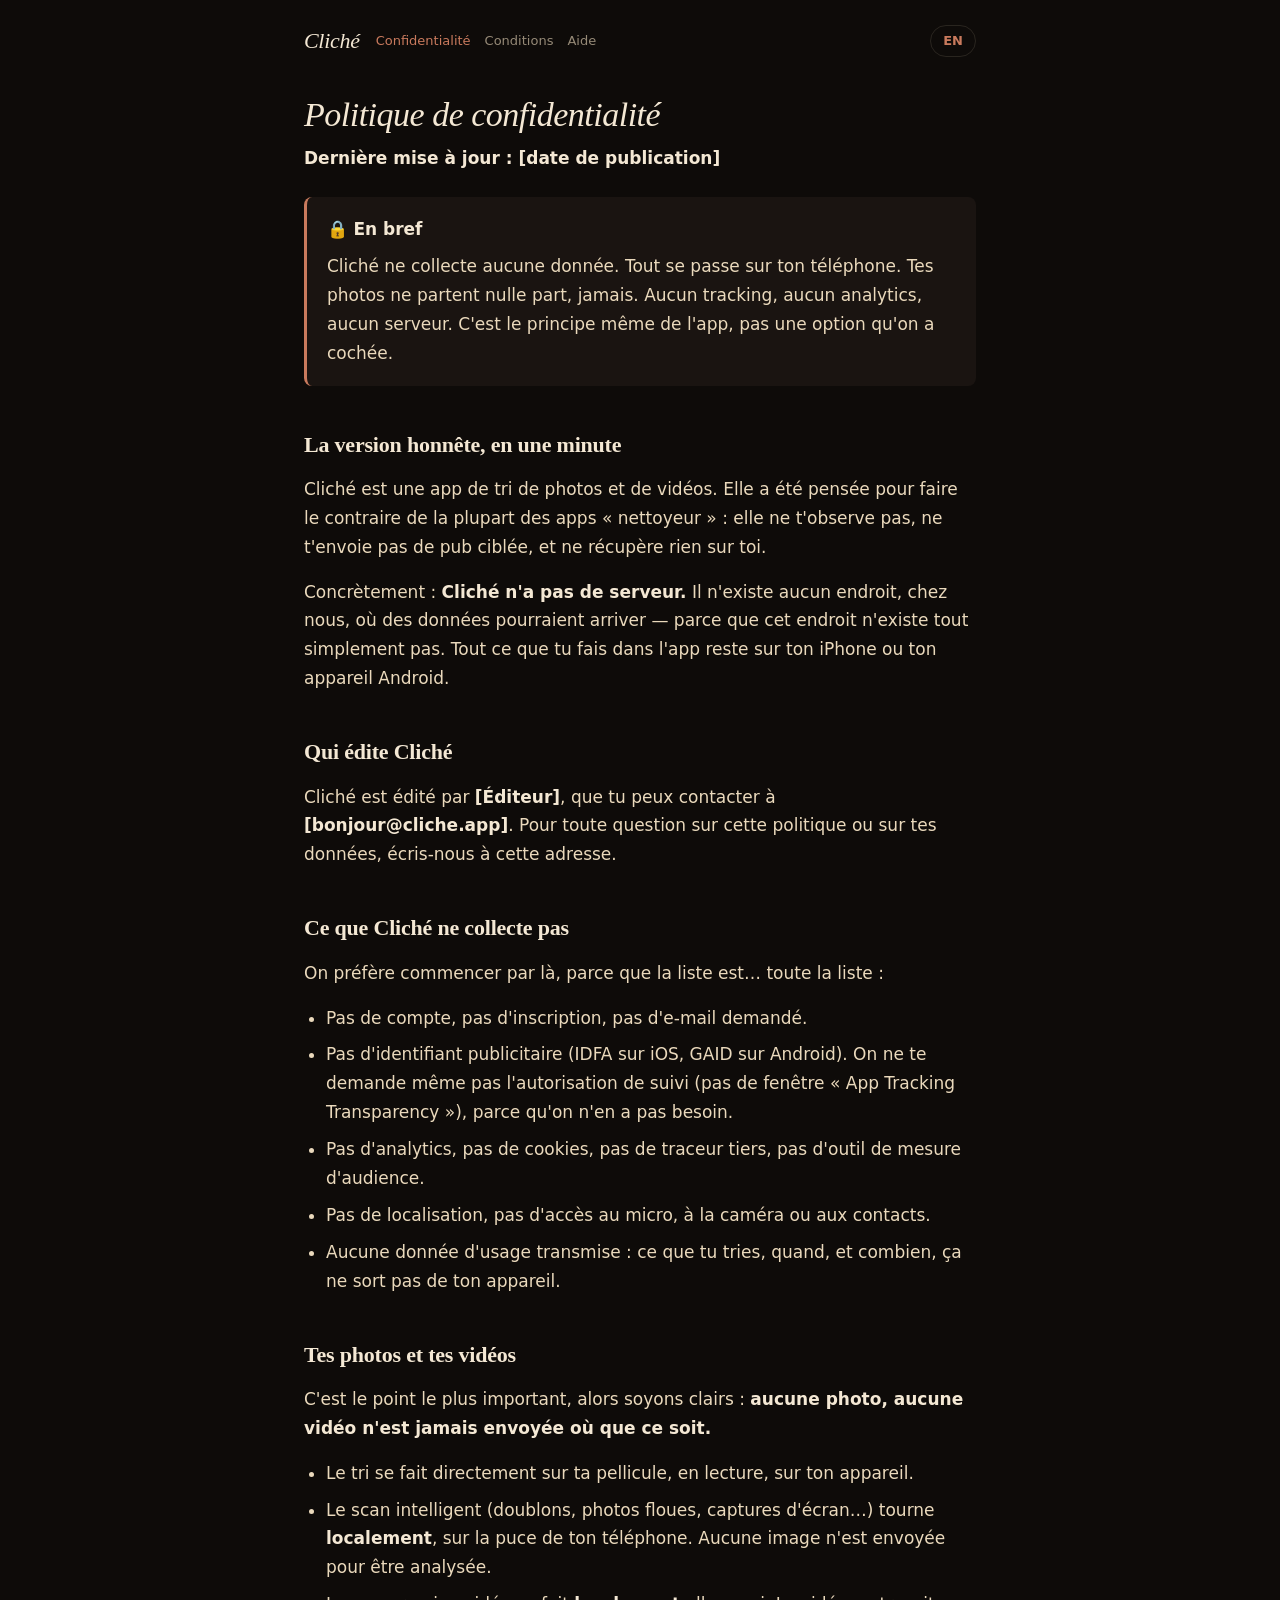
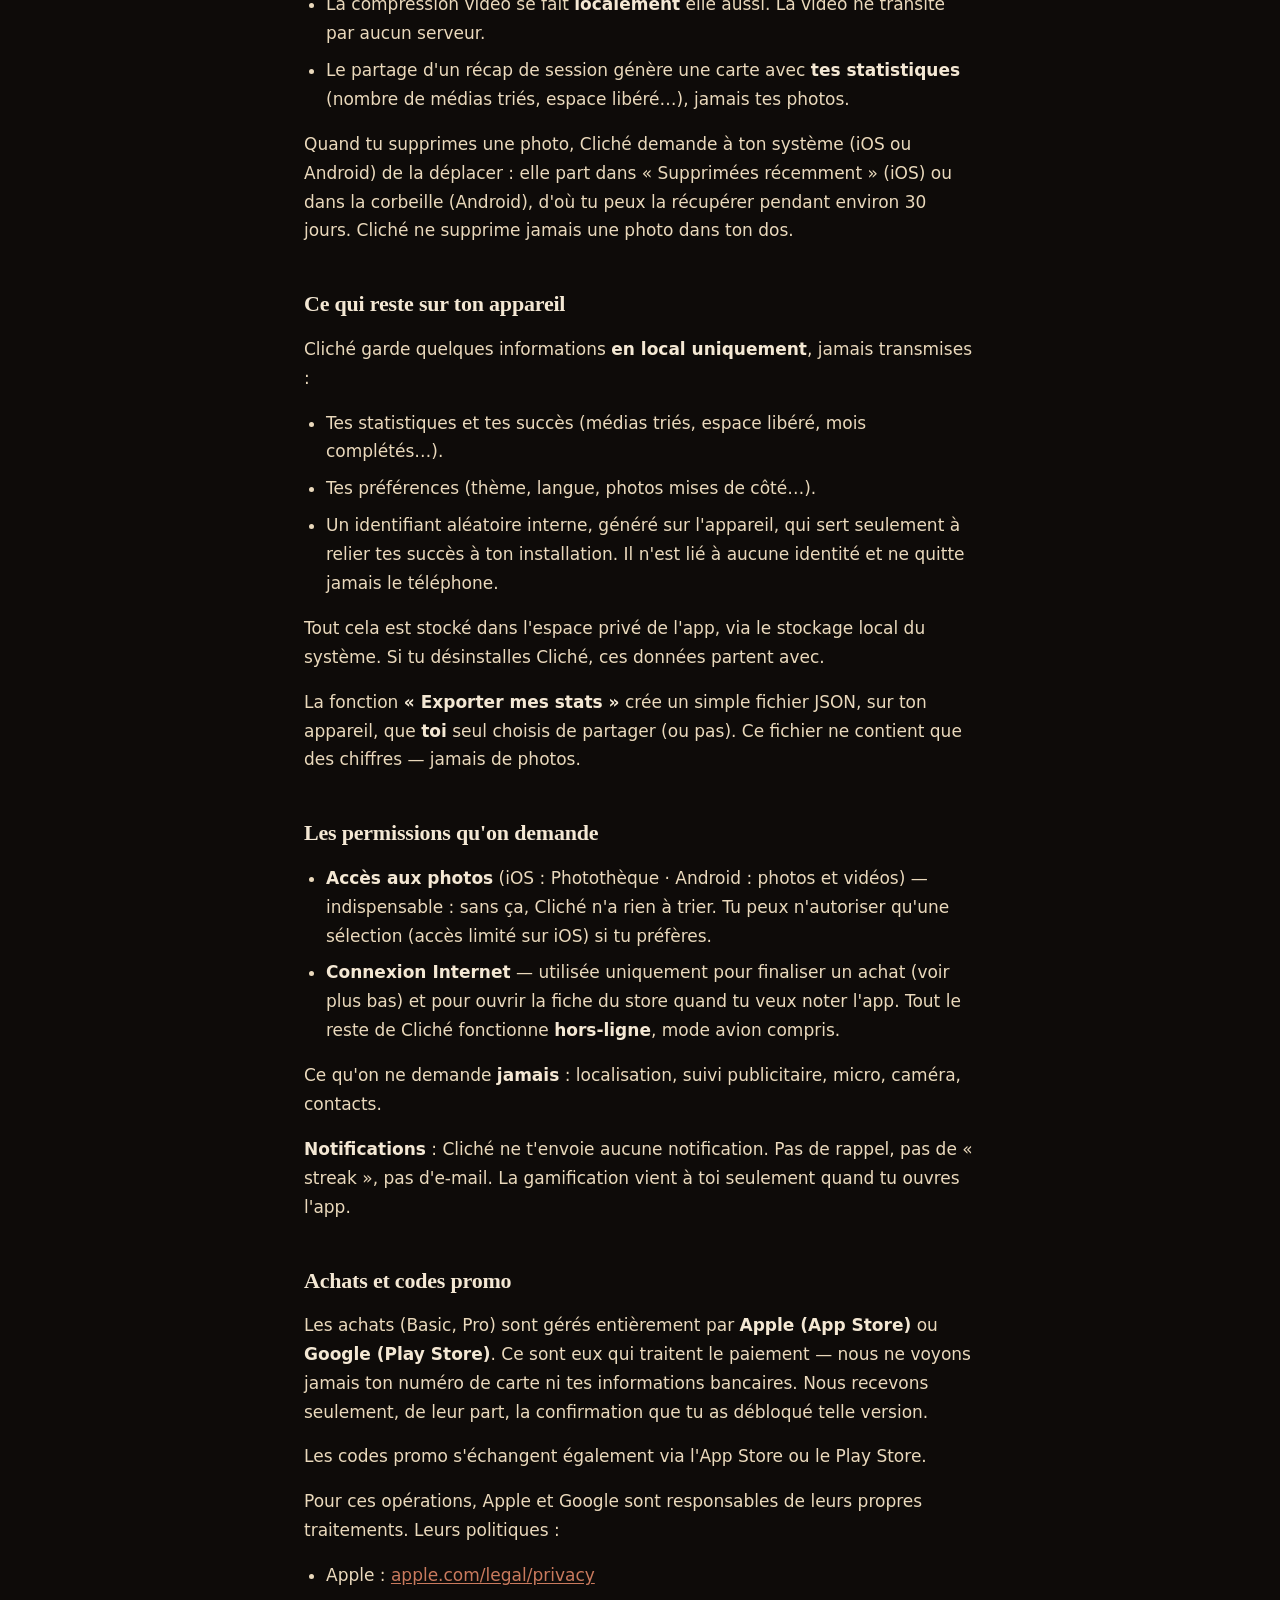
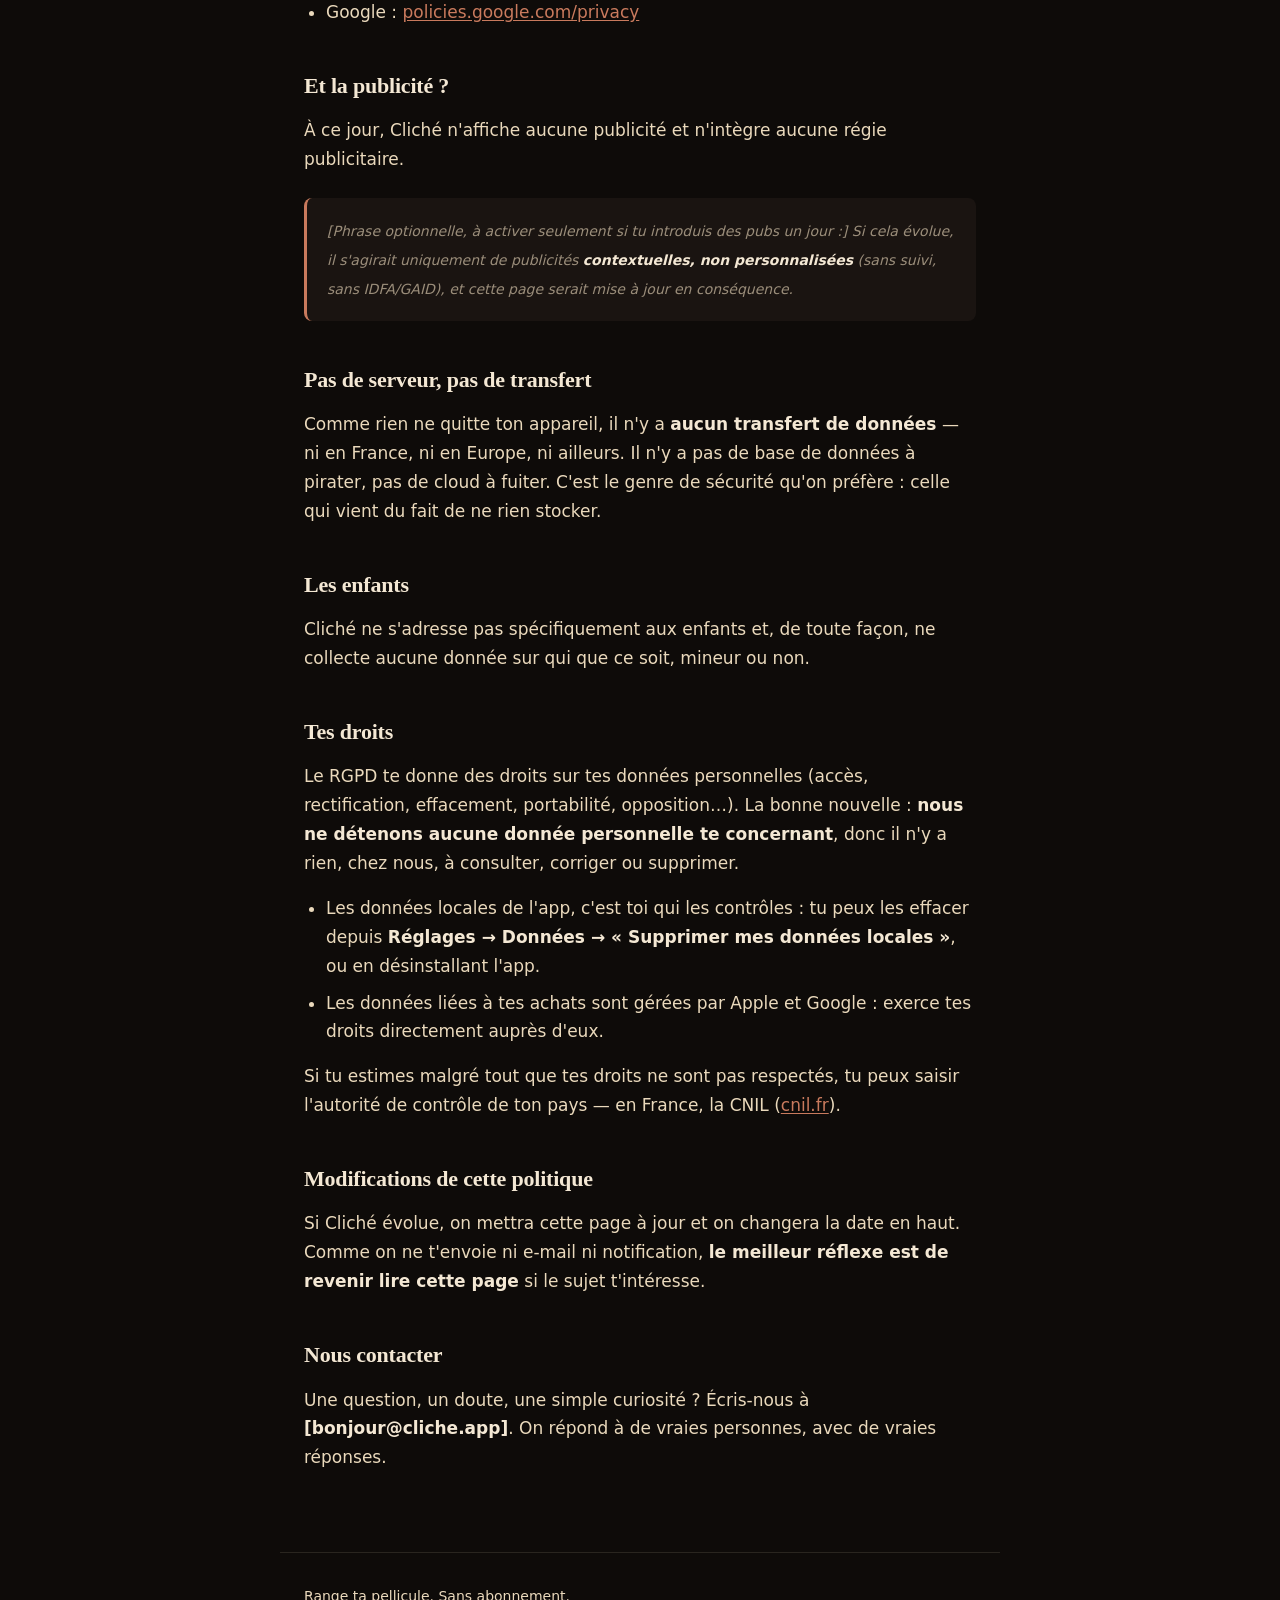
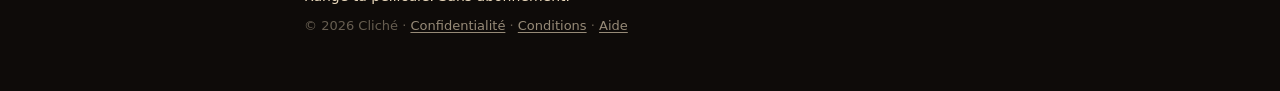
==== privacy/index.html @ d5ef6d0b "Cliché legal pages" ====
<!DOCTYPE html>
<html lang="fr">
<head>
  <meta charset="utf-8" />
  <meta name="viewport" content="width=device-width, initial-scale=1" />
  <meta name="robots" content="index, follow" />
  <title>Cliché — Confidentialité</title>
  <link rel="stylesheet" href="../assets/style.css" />
</head>
<body>
  <header class="top">
    <a class="brand" href="../"><em>Cliché</em></a>
    <nav class="pages"><a href="#" class="active">Confidentialité</a><a href="../terms/">Conditions</a><a href="../support/">Aide</a></nav>
    <a class="lang" href="../en/privacy/">EN</a>
  </header>
  <main>
      <h1>Politique de confidentialité</h1>
      <p><strong>Dernière mise à jour : [date de publication]</strong></p>
      <blockquote><p>🔒 <strong>En bref</strong></p><p>Cliché ne collecte aucune donnée. Tout se passe sur ton téléphone. Tes photos ne partent nulle part, jamais. Aucun tracking, aucun analytics, aucun serveur. C'est le principe même de l'app, pas une option qu'on a cochée.</p></blockquote>
      <h2>La version honnête, en une minute</h2>
      <p>Cliché est une app de tri de photos et de vidéos. Elle a été pensée pour faire le contraire de la plupart des apps « nettoyeur » : elle ne t'observe pas, ne t'envoie pas de pub ciblée, et ne récupère rien sur toi.</p>
      <p>Concrètement : <strong>Cliché n'a pas de serveur.</strong> Il n'existe aucun endroit, chez nous, où des données pourraient arriver — parce que cet endroit n'existe tout simplement pas. Tout ce que tu fais dans l'app reste sur ton iPhone ou ton appareil Android.</p>
      <h2>Qui édite Cliché</h2>
      <p>Cliché est édité par <strong>[Éditeur]</strong>, que tu peux contacter à <strong>[bonjour@cliche.app]</strong>. Pour toute question sur cette politique ou sur tes données, écris-nous à cette adresse.</p>
      <h2>Ce que Cliché ne collecte pas</h2>
      <p>On préfère commencer par là, parce que la liste est… toute la liste :</p>
      <ul><li>Pas de compte, pas d'inscription, pas d'e-mail demandé.</li><li>Pas d'identifiant publicitaire (IDFA sur iOS, GAID sur Android). On ne te demande même pas l'autorisation de suivi (pas de fenêtre « App Tracking Transparency »), parce qu'on n'en a pas besoin.</li><li>Pas d'analytics, pas de cookies, pas de traceur tiers, pas d'outil de mesure d'audience.</li><li>Pas de localisation, pas d'accès au micro, à la caméra ou aux contacts.</li><li>Aucune donnée d'usage transmise : ce que tu tries, quand, et combien, ça ne sort pas de ton appareil.</li></ul>
      <h2>Tes photos et tes vidéos</h2>
      <p>C'est le point le plus important, alors soyons clairs : <strong>aucune photo, aucune vidéo n'est jamais envoyée où que ce soit.</strong></p>
      <ul><li>Le tri se fait directement sur ta pellicule, en lecture, sur ton appareil.</li><li>Le scan intelligent (doublons, photos floues, captures d'écran…) tourne <strong>localement</strong>, sur la puce de ton téléphone. Aucune image n'est envoyée pour être analysée.</li><li>La compression vidéo se fait <strong>localement</strong> elle aussi. La vidéo ne transite par aucun serveur.</li><li>Le partage d'un récap de session génère une carte avec <strong>tes statistiques</strong> (nombre de médias triés, espace libéré…), jamais tes photos.</li></ul>
      <p>Quand tu supprimes une photo, Cliché demande à ton système (iOS ou Android) de la déplacer : elle part dans « Supprimées récemment » (iOS) ou dans la corbeille (Android), d'où tu peux la récupérer pendant environ 30 jours. Cliché ne supprime jamais une photo dans ton dos.</p>
      <h2>Ce qui reste sur ton appareil</h2>
      <p>Cliché garde quelques informations <strong>en local uniquement</strong>, jamais transmises :</p>
      <ul><li>Tes statistiques et tes succès (médias triés, espace libéré, mois complétés…).</li><li>Tes préférences (thème, langue, photos mises de côté…).</li><li>Un identifiant aléatoire interne, généré sur l'appareil, qui sert seulement à relier tes succès à ton installation. Il n'est lié à aucune identité et ne quitte jamais le téléphone.</li></ul>
      <p>Tout cela est stocké dans l'espace privé de l'app, via le stockage local du système. Si tu désinstalles Cliché, ces données partent avec.</p>
      <p>La fonction <strong>« Exporter mes stats »</strong> crée un simple fichier JSON, sur ton appareil, que <strong>toi</strong> seul choisis de partager (ou pas). Ce fichier ne contient que des chiffres — jamais de photos.</p>
      <h2>Les permissions qu'on demande</h2>
      <ul><li><strong>Accès aux photos</strong> (iOS : Photothèque · Android : photos et vidéos) — indispensable : sans ça, Cliché n'a rien à trier. Tu peux n'autoriser qu'une sélection (accès limité sur iOS) si tu préfères.</li><li><strong>Connexion Internet</strong> — utilisée uniquement pour finaliser un achat (voir plus bas) et pour ouvrir la fiche du store quand tu veux noter l'app. Tout le reste de Cliché fonctionne <strong>hors-ligne</strong>, mode avion compris.</li></ul>
      <p>Ce qu'on ne demande <strong>jamais</strong> : localisation, suivi publicitaire, micro, caméra, contacts.</p>
      <p><strong>Notifications</strong> : Cliché ne t'envoie aucune notification. Pas de rappel, pas de « streak », pas d'e-mail. La gamification vient à toi seulement quand tu ouvres l'app.</p>
      <h2>Achats et codes promo</h2>
      <p>Les achats (Basic, Pro) sont gérés entièrement par <strong>Apple (App Store)</strong> ou <strong>Google (Play Store)</strong>. Ce sont eux qui traitent le paiement — nous ne voyons jamais ton numéro de carte ni tes informations bancaires. Nous recevons seulement, de leur part, la confirmation que tu as débloqué telle version.</p>
      <p>Les codes promo s'échangent également via l'App Store ou le Play Store.</p>
      <p>Pour ces opérations, Apple et Google sont responsables de leurs propres traitements. Leurs politiques :</p>
      <ul><li>Apple : <a href="https://www.apple.com/legal/privacy/" target="_blank" rel="noopener noreferrer">apple.com/legal/privacy</a></li><li>Google : <a href="https://policies.google.com/privacy" target="_blank" rel="noopener noreferrer">policies.google.com/privacy</a></li></ul>
      <h2>Et la publicité ?</h2>
      <p>À ce jour, Cliché n'affiche aucune publicité et n'intègre aucune régie publicitaire.</p>
      <blockquote><p><em>[Phrase optionnelle, à activer seulement si tu introduis des pubs un jour :] Si cela évolue, il s'agirait uniquement de publicités <strong>contextuelles, non personnalisées</strong> (sans suivi, sans IDFA/GAID), et cette page serait mise à jour en conséquence.</em></p></blockquote>
      <h2>Pas de serveur, pas de transfert</h2>
      <p>Comme rien ne quitte ton appareil, il n'y a <strong>aucun transfert de données</strong> — ni en France, ni en Europe, ni ailleurs. Il n'y a pas de base de données à pirater, pas de cloud à fuiter. C'est le genre de sécurité qu'on préfère : celle qui vient du fait de ne rien stocker.</p>
      <h2>Les enfants</h2>
      <p>Cliché ne s'adresse pas spécifiquement aux enfants et, de toute façon, ne collecte aucune donnée sur qui que ce soit, mineur ou non.</p>
      <h2>Tes droits</h2>
      <p>Le RGPD te donne des droits sur tes données personnelles (accès, rectification, effacement, portabilité, opposition…). La bonne nouvelle : <strong>nous ne détenons aucune donnée personnelle te concernant</strong>, donc il n'y a rien, chez nous, à consulter, corriger ou supprimer.</p>
      <ul><li>Les données locales de l'app, c'est toi qui les contrôles : tu peux les effacer depuis <strong>Réglages → Données → « Supprimer mes données locales »</strong>, ou en désinstallant l'app.</li><li>Les données liées à tes achats sont gérées par Apple et Google : exerce tes droits directement auprès d'eux.</li></ul>
      <p>Si tu estimes malgré tout que tes droits ne sont pas respectés, tu peux saisir l'autorité de contrôle de ton pays — en France, la CNIL (<a href="https://www.cnil.fr" target="_blank" rel="noopener noreferrer">cnil.fr</a>).</p>
      <h2>Modifications de cette politique</h2>
      <p>Si Cliché évolue, on mettra cette page à jour et on changera la date en haut. Comme on ne t'envoie ni e-mail ni notification, <strong>le meilleur réflexe est de revenir lire cette page</strong> si le sujet t'intéresse.</p>
      <h2>Nous contacter</h2>
      <p>Une question, un doute, une simple curiosité ? Écris-nous à <strong>[bonjour@cliche.app]</strong>. On répond à de vraies personnes, avec de vraies réponses.</p>
  </main>
  <footer>
    <p>Range ta pellicule. Sans abonnement.</p>
    <p class="muted">© 2026 Cliché · <a href="../privacy/">Confidentialité</a> · <a href="../terms/">Conditions</a> · <a href="../support/">Aide</a></p>
  </footer>
</body>
</html>
---- assets/style.css ----
/* Cliché — pages légales. Palette « chambre noire » du design system.
   Polices système uniquement (pas de Google Fonts : cohérent avec la
   promesse zéro-tracking de la page elle-même). */

:root {
  --bg: #0e0b09;
  --surface: #1a1411;
  --ink-hi: #f4e8d4;
  --ink: #ead9bc;
  --ink-mid: rgba(234, 217, 188, 0.62);
  --ink-low: rgba(234, 217, 188, 0.40);
  --accent: #c97a5d;
  --border: rgba(234, 217, 188, 0.12);
}

* { box-sizing: border-box; }

html { -webkit-text-size-adjust: 100%; }

body {
  margin: 0;
  background: var(--bg);
  color: var(--ink);
  font-family: -apple-system, BlinkMacSystemFont, "Segoe UI", system-ui, sans-serif;
  font-size: 17px;
  line-height: 1.7;
  -webkit-font-smoothing: antialiased;
}

/* Header */
.top {
  display: flex;
  align-items: center;
  gap: 16px;
  flex-wrap: wrap;
  max-width: 720px;
  margin: 0 auto;
  padding: 22px 24px 0;
}
.brand {
  font-family: Georgia, "Times New Roman", serif;
  font-size: 22px;
  color: var(--ink-hi);
  text-decoration: none;
  letter-spacing: -0.3px;
}
.brand em { font-style: italic; }
.pages {
  display: flex;
  gap: 14px;
  flex: 1;
  flex-wrap: wrap;
  font-size: 13px;
}
.pages a {
  color: var(--ink-mid);
  text-decoration: none;
}
.pages a:hover { color: var(--ink-hi); }
.pages a.active { color: var(--accent); }
.lang {
  font-size: 13px;
  font-weight: 600;
  color: var(--accent);
  text-decoration: none;
  border: 1px solid var(--border);
  border-radius: 999px;
  padding: 4px 12px;
}
.lang:hover { border-color: var(--accent); }

/* Content */
main {
  max-width: 720px;
  margin: 0 auto;
  padding: 8px 24px 64px;
}

h1 {
  font-family: Georgia, "Times New Roman", serif;
  font-style: italic;
  font-weight: 500;
  font-size: 34px;
  line-height: 1.2;
  color: var(--ink-hi);
  letter-spacing: -0.5px;
  margin: 28px 0 8px;
}
h2 {
  font-family: Georgia, "Times New Roman", serif;
  font-weight: 600;
  font-size: 22px;
  color: var(--ink-hi);
  letter-spacing: -0.2px;
  margin: 40px 0 12px;
}
p { margin: 0 0 16px; }
a { color: var(--accent); text-decoration: underline; text-underline-offset: 2px; }
a:hover { color: var(--ink-hi); }
strong { color: var(--ink-hi); font-weight: 600; }

ul { margin: 0 0 16px; padding-left: 22px; }
li { margin: 0 0 8px; }

ul.landing {
  list-style: none;
  padding: 0;
  margin-top: 28px;
}
ul.landing li { margin-bottom: 14px; }
ul.landing a { font-size: 19px; }

/* « En bref » box */
blockquote {
  margin: 24px 0;
  padding: 18px 20px;
  background: var(--surface);
  border-left: 3px solid var(--accent);
  border-radius: 8px;
}
blockquote p { margin: 0 0 8px; }
blockquote p:last-child { margin-bottom: 0; }
blockquote em {
  color: var(--ink-mid);
  font-size: 14px;
}

/* Footer */
footer {
  max-width: 720px;
  margin: 0 auto;
  padding: 32px 24px 48px;
  border-top: 1px solid var(--border);
  font-size: 14px;
}
footer p { margin: 0 0 6px; }
.muted { color: var(--ink-low); font-size: 13px; }
.muted a { color: var(--ink-mid); }

@media (max-width: 520px) {
  body { font-size: 16px; }
  h1 { font-size: 28px; }
  h2 { font-size: 20px; }
  .top { gap: 10px; }
}
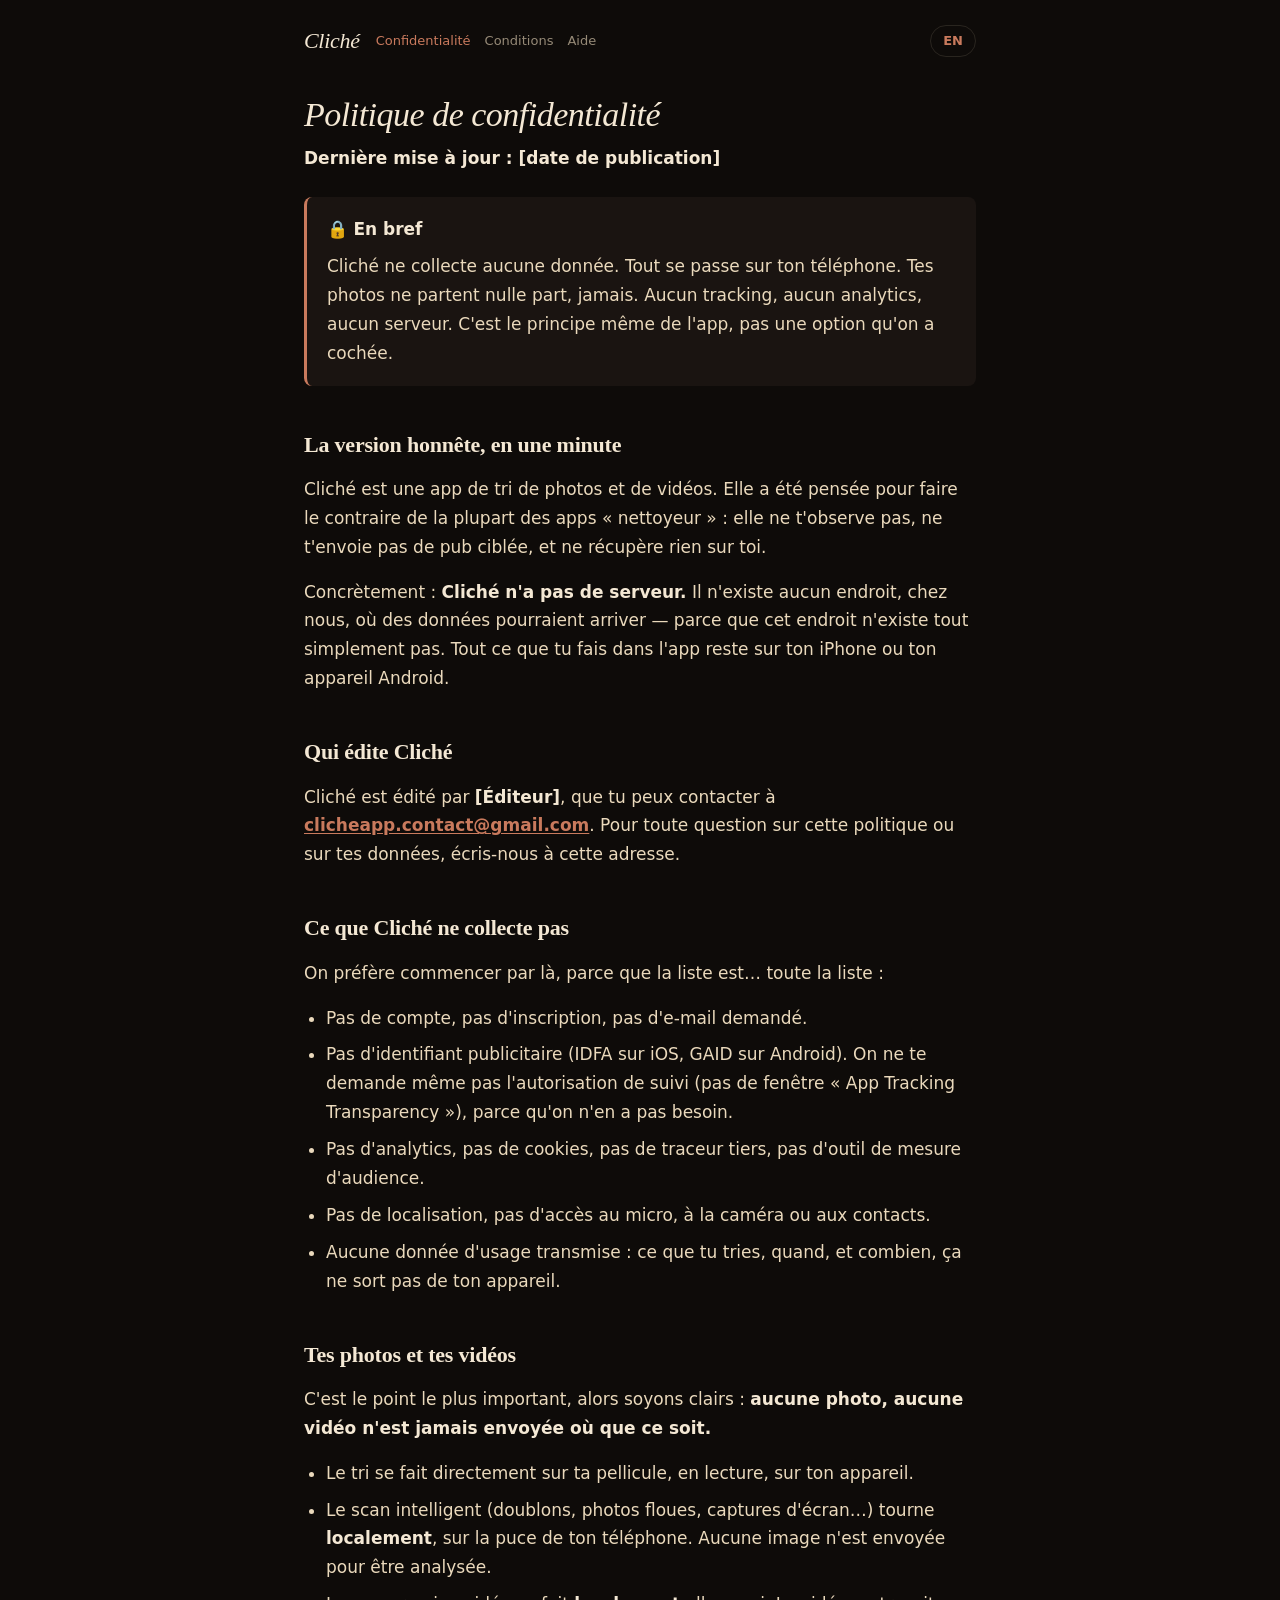
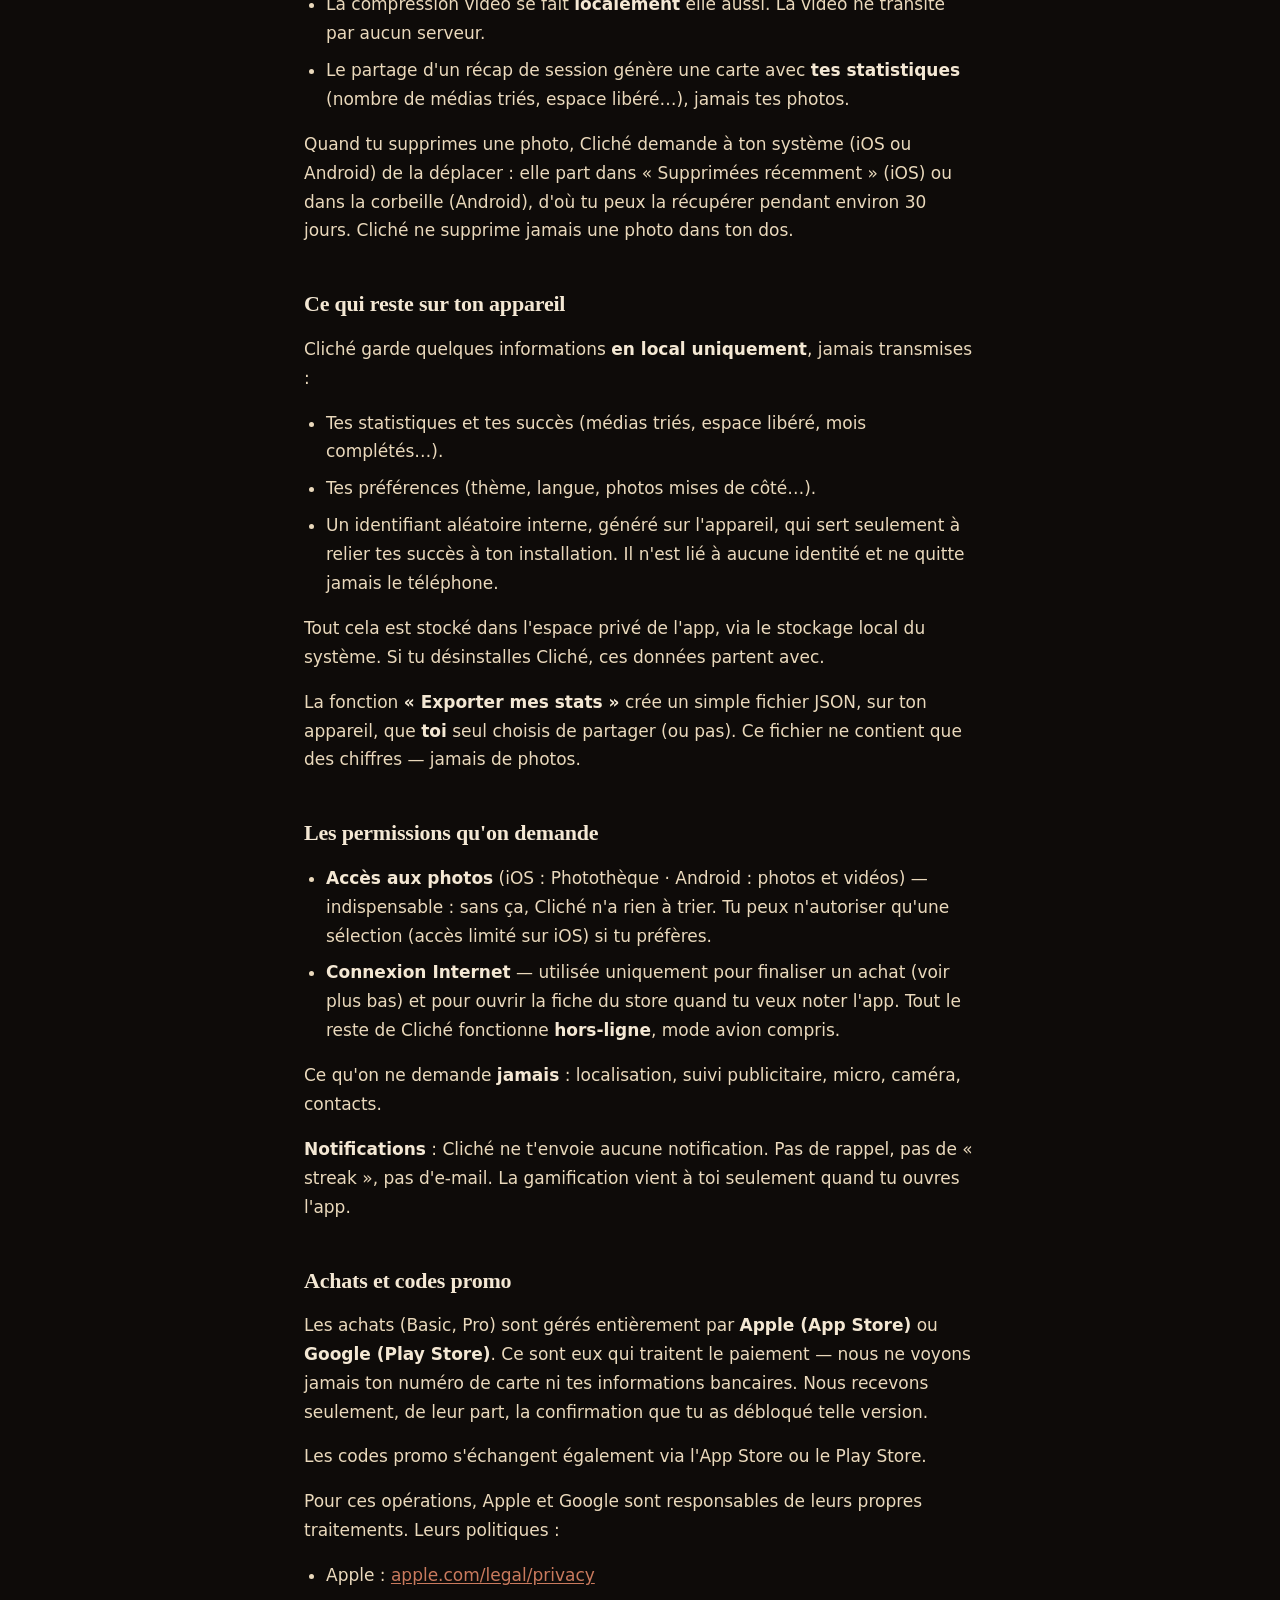
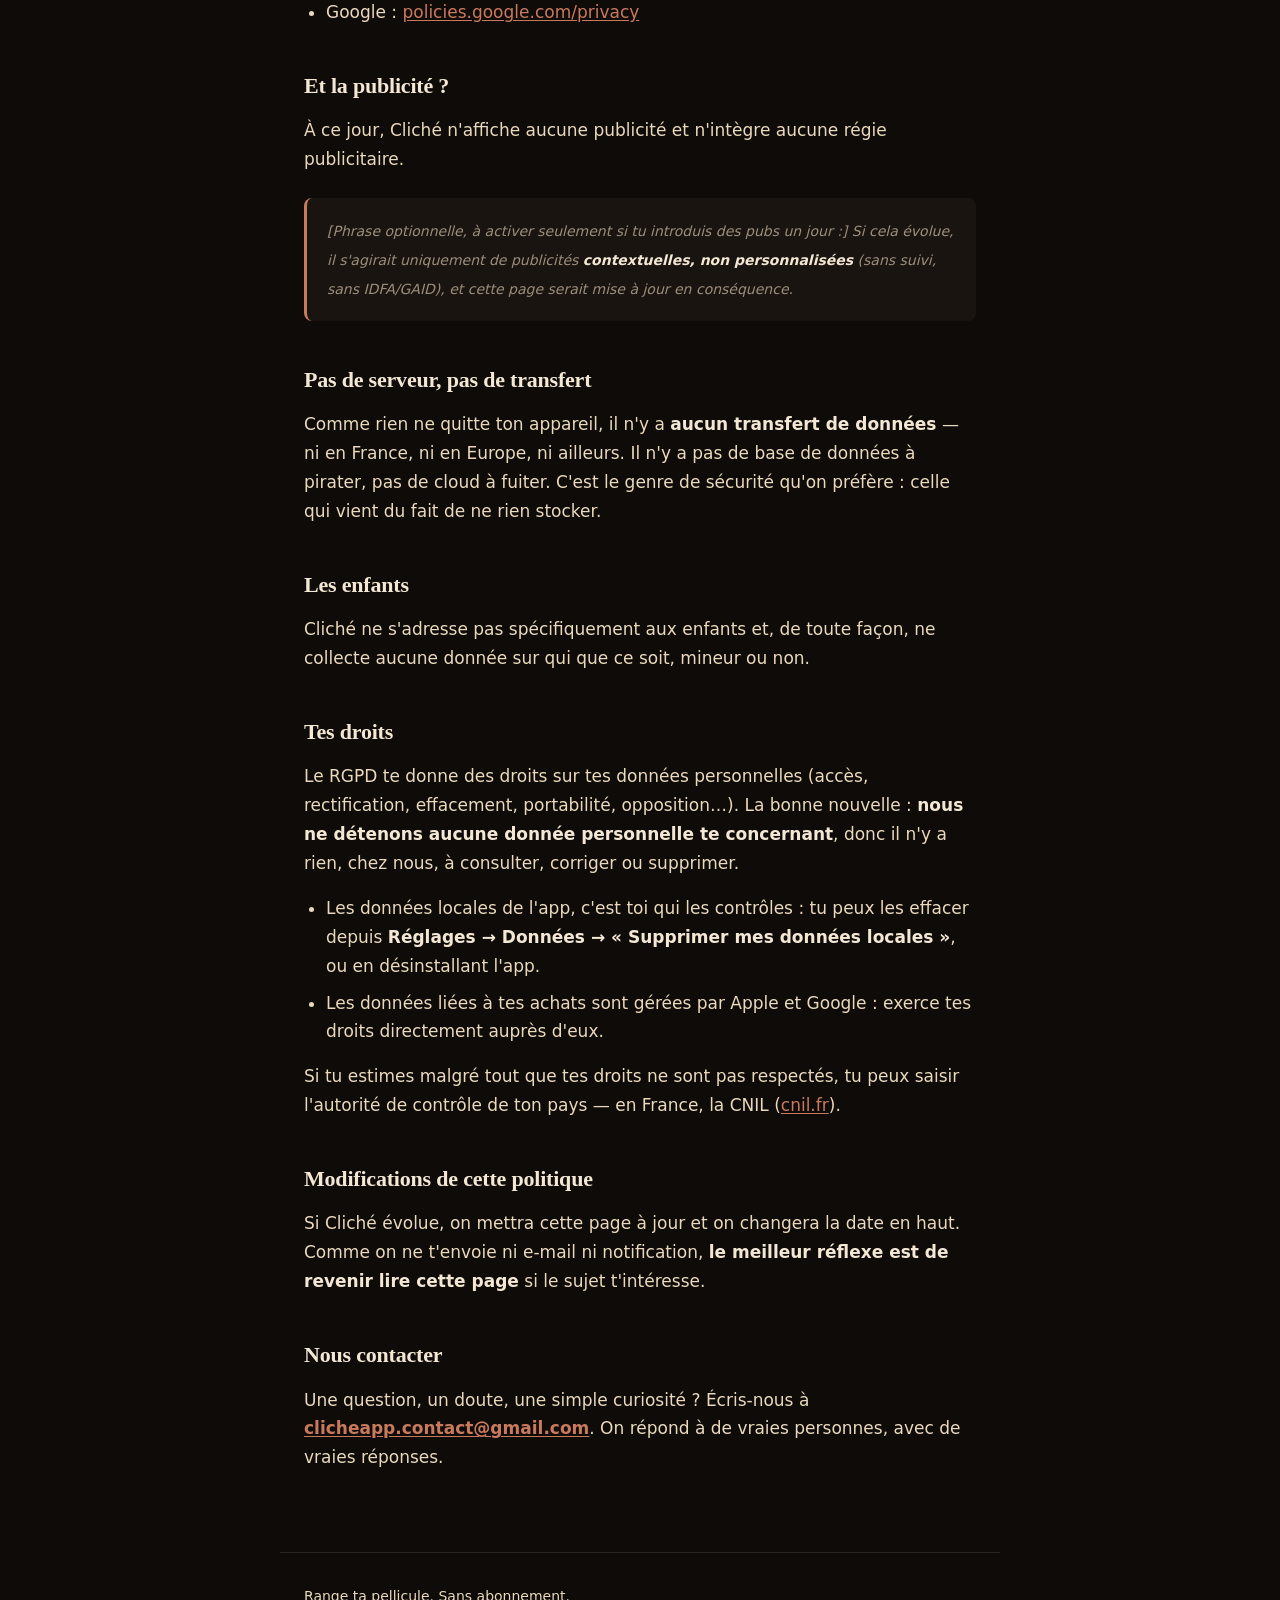
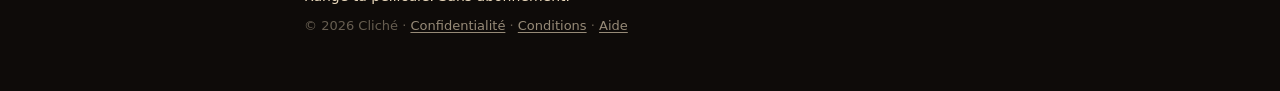
==== commit 2fec782a: "contact email + rebuild" ====
--- a/privacy/index.html
+++ b/privacy/index.html
@@ -21,7 +21,7 @@
       <p>Cliché est une app de tri de photos et de vidéos. Elle a été pensée pour faire le contraire de la plupart des apps « nettoyeur » : elle ne t'observe pas, ne t'envoie pas de pub ciblée, et ne récupère rien sur toi.</p>
       <p>Concrètement : <strong>Cliché n'a pas de serveur.</strong> Il n'existe aucun endroit, chez nous, où des données pourraient arriver — parce que cet endroit n'existe tout simplement pas. Tout ce que tu fais dans l'app reste sur ton iPhone ou ton appareil Android.</p>
       <h2>Qui édite Cliché</h2>
-      <p>Cliché est édité par <strong>[Éditeur]</strong>, que tu peux contacter à <strong>[bonjour@cliche.app]</strong>. Pour toute question sur cette politique ou sur tes données, écris-nous à cette adresse.</p>
+      <p>Cliché est édité par <strong>[Éditeur]</strong>, que tu peux contacter à <strong><a href="mailto:clicheapp.contact@gmail.com">clicheapp.contact@gmail.com</a></strong>. Pour toute question sur cette politique ou sur tes données, écris-nous à cette adresse.</p>
       <h2>Ce que Cliché ne collecte pas</h2>
       <p>On préfère commencer par là, parce que la liste est… toute la liste :</p>
       <ul><li>Pas de compte, pas d'inscription, pas d'e-mail demandé.</li><li>Pas d'identifiant publicitaire (IDFA sur iOS, GAID sur Android). On ne te demande même pas l'autorisation de suivi (pas de fenêtre « App Tracking Transparency »), parce qu'on n'en a pas besoin.</li><li>Pas d'analytics, pas de cookies, pas de traceur tiers, pas d'outil de mesure d'audience.</li><li>Pas de localisation, pas d'accès au micro, à la caméra ou aux contacts.</li><li>Aucune donnée d'usage transmise : ce que tu tries, quand, et combien, ça ne sort pas de ton appareil.</li></ul>
@@ -57,7 +57,7 @@
       <h2>Modifications de cette politique</h2>
       <p>Si Cliché évolue, on mettra cette page à jour et on changera la date en haut. Comme on ne t'envoie ni e-mail ni notification, <strong>le meilleur réflexe est de revenir lire cette page</strong> si le sujet t'intéresse.</p>
       <h2>Nous contacter</h2>
-      <p>Une question, un doute, une simple curiosité ? Écris-nous à <strong>[bonjour@cliche.app]</strong>. On répond à de vraies personnes, avec de vraies réponses.</p>
+      <p>Une question, un doute, une simple curiosité ? Écris-nous à <strong><a href="mailto:clicheapp.contact@gmail.com">clicheapp.contact@gmail.com</a></strong>. On répond à de vraies personnes, avec de vraies réponses.</p>
   </main>
   <footer>
     <p>Range ta pellicule. Sans abonnement.</p>
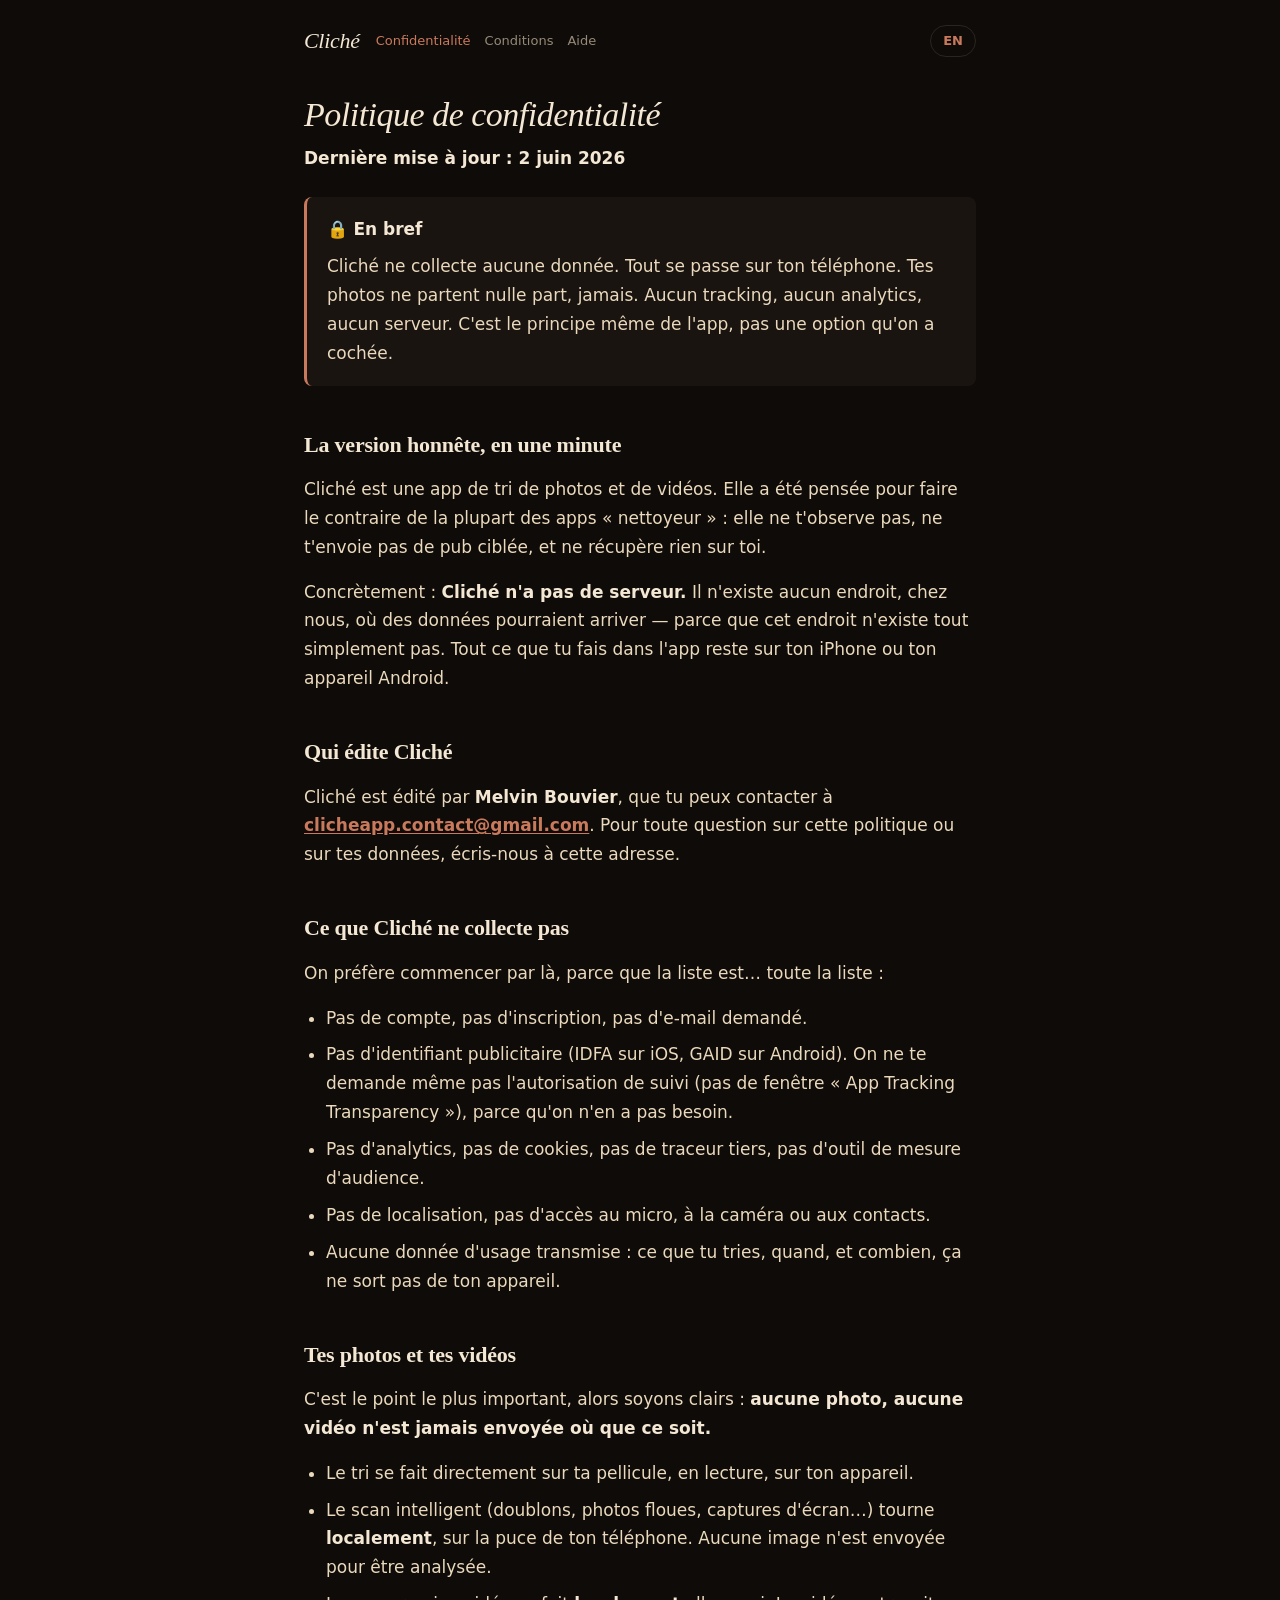
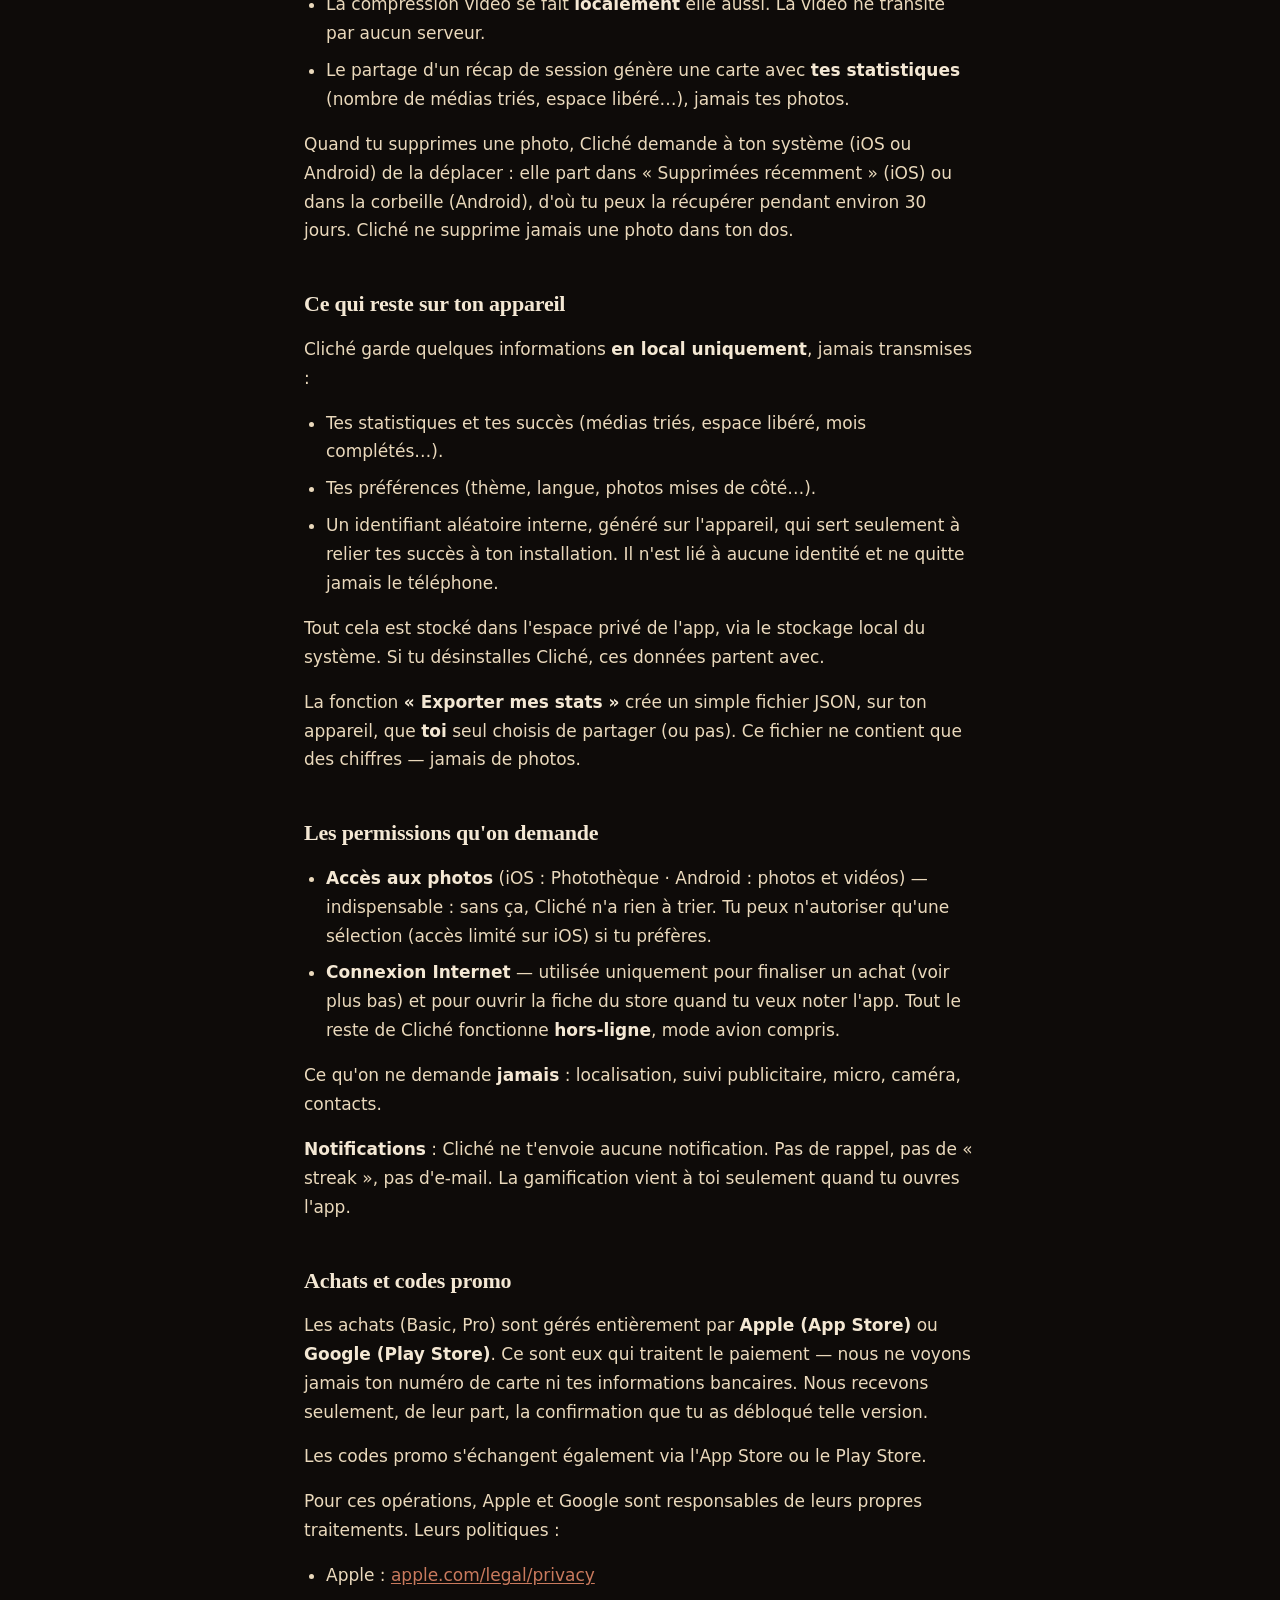
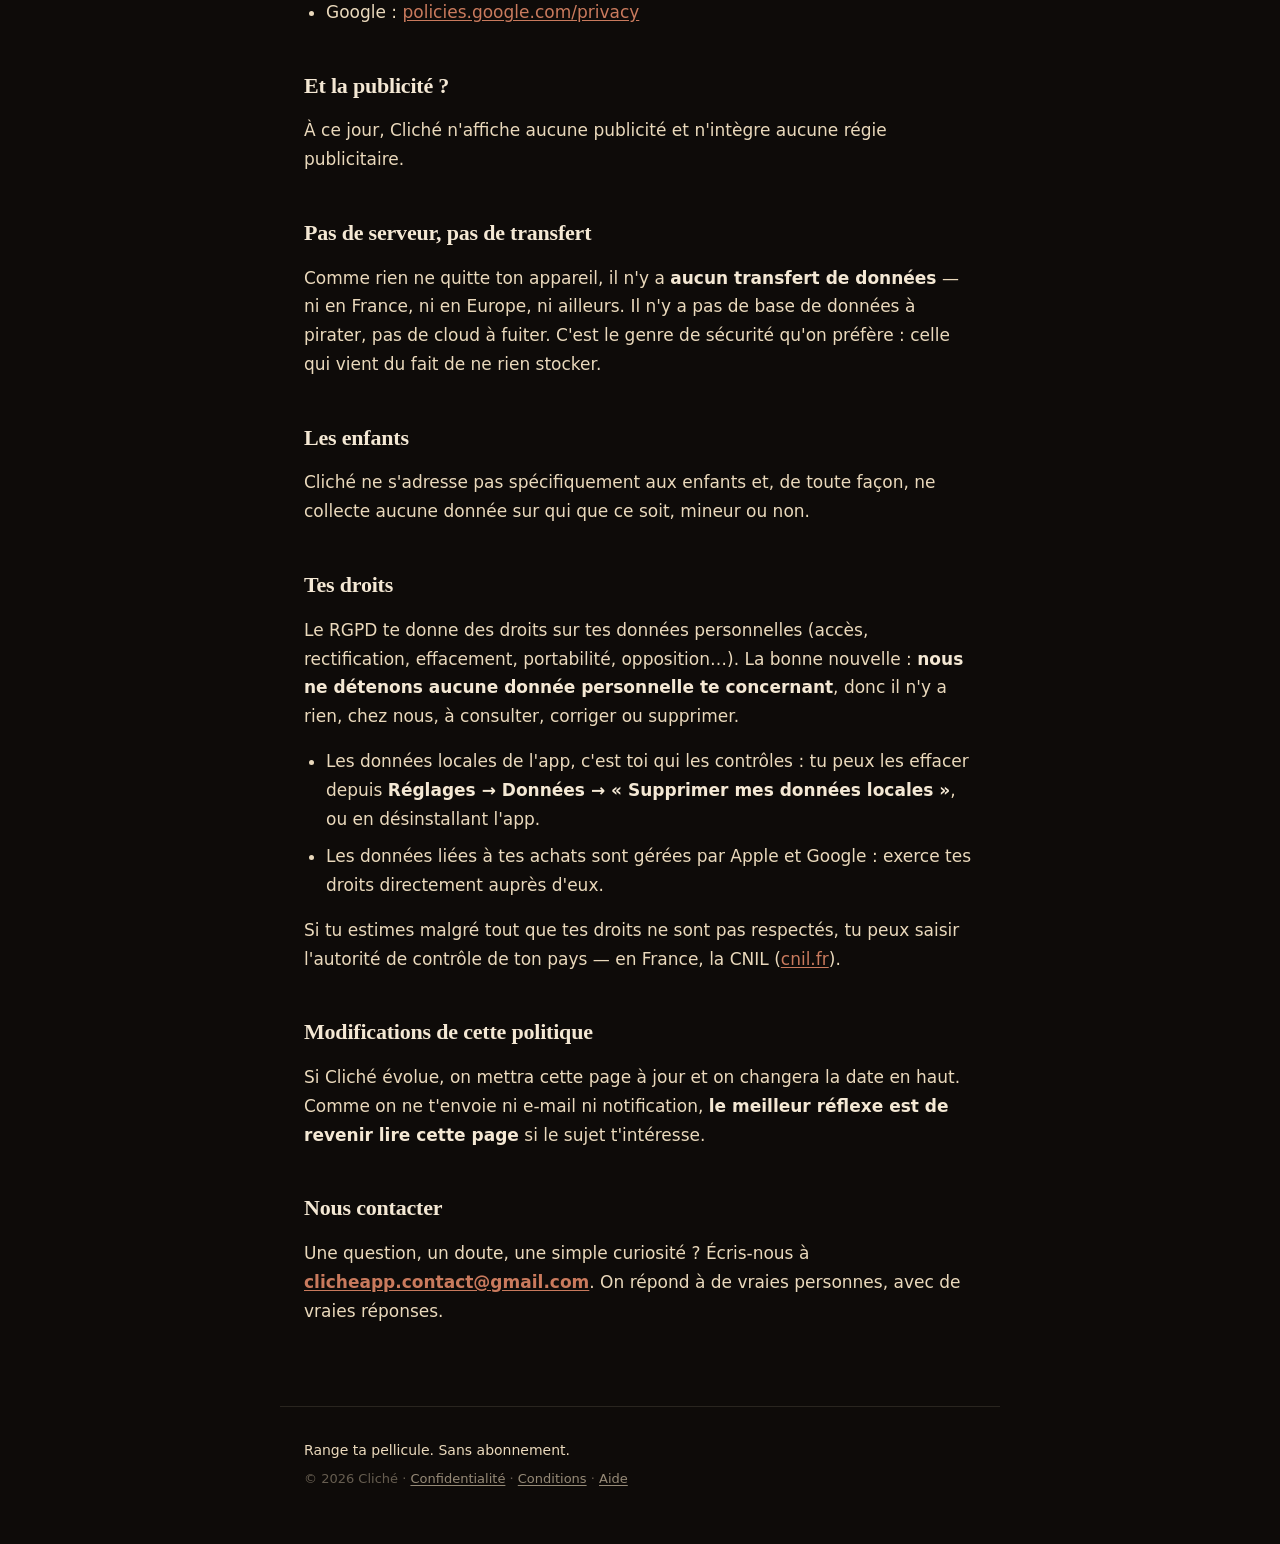
==== commit 865cbe17: "fill placeholders: éditeur, date, droit, drop ad sentence" ====
--- a/privacy/index.html
+++ b/privacy/index.html
@@ -15,13 +15,13 @@
   </header>
   <main>
       <h1>Politique de confidentialité</h1>
-      <p><strong>Dernière mise à jour : [date de publication]</strong></p>
+      <p><strong>Dernière mise à jour : 2 juin 2026</strong></p>
       <blockquote><p>🔒 <strong>En bref</strong></p><p>Cliché ne collecte aucune donnée. Tout se passe sur ton téléphone. Tes photos ne partent nulle part, jamais. Aucun tracking, aucun analytics, aucun serveur. C'est le principe même de l'app, pas une option qu'on a cochée.</p></blockquote>
       <h2>La version honnête, en une minute</h2>
       <p>Cliché est une app de tri de photos et de vidéos. Elle a été pensée pour faire le contraire de la plupart des apps « nettoyeur » : elle ne t'observe pas, ne t'envoie pas de pub ciblée, et ne récupère rien sur toi.</p>
       <p>Concrètement : <strong>Cliché n'a pas de serveur.</strong> Il n'existe aucun endroit, chez nous, où des données pourraient arriver — parce que cet endroit n'existe tout simplement pas. Tout ce que tu fais dans l'app reste sur ton iPhone ou ton appareil Android.</p>
       <h2>Qui édite Cliché</h2>
-      <p>Cliché est édité par <strong>[Éditeur]</strong>, que tu peux contacter à <strong><a href="mailto:clicheapp.contact@gmail.com">clicheapp.contact@gmail.com</a></strong>. Pour toute question sur cette politique ou sur tes données, écris-nous à cette adresse.</p>
+      <p>Cliché est édité par <strong>Melvin Bouvier</strong>, que tu peux contacter à <strong><a href="mailto:clicheapp.contact@gmail.com">clicheapp.contact@gmail.com</a></strong>. Pour toute question sur cette politique ou sur tes données, écris-nous à cette adresse.</p>
       <h2>Ce que Cliché ne collecte pas</h2>
       <p>On préfère commencer par là, parce que la liste est… toute la liste :</p>
       <ul><li>Pas de compte, pas d'inscription, pas d'e-mail demandé.</li><li>Pas d'identifiant publicitaire (IDFA sur iOS, GAID sur Android). On ne te demande même pas l'autorisation de suivi (pas de fenêtre « App Tracking Transparency »), parce qu'on n'en a pas besoin.</li><li>Pas d'analytics, pas de cookies, pas de traceur tiers, pas d'outil de mesure d'audience.</li><li>Pas de localisation, pas d'accès au micro, à la caméra ou aux contacts.</li><li>Aucune donnée d'usage transmise : ce que tu tries, quand, et combien, ça ne sort pas de ton appareil.</li></ul>
@@ -45,7 +45,6 @@
       <ul><li>Apple : <a href="https://www.apple.com/legal/privacy/" target="_blank" rel="noopener noreferrer">apple.com/legal/privacy</a></li><li>Google : <a href="https://policies.google.com/privacy" target="_blank" rel="noopener noreferrer">policies.google.com/privacy</a></li></ul>
       <h2>Et la publicité ?</h2>
       <p>À ce jour, Cliché n'affiche aucune publicité et n'intègre aucune régie publicitaire.</p>
-      <blockquote><p><em>[Phrase optionnelle, à activer seulement si tu introduis des pubs un jour :] Si cela évolue, il s'agirait uniquement de publicités <strong>contextuelles, non personnalisées</strong> (sans suivi, sans IDFA/GAID), et cette page serait mise à jour en conséquence.</em></p></blockquote>
       <h2>Pas de serveur, pas de transfert</h2>
       <p>Comme rien ne quitte ton appareil, il n'y a <strong>aucun transfert de données</strong> — ni en France, ni en Europe, ni ailleurs. Il n'y a pas de base de données à pirater, pas de cloud à fuiter. C'est le genre de sécurité qu'on préfère : celle qui vient du fait de ne rien stocker.</p>
       <h2>Les enfants</h2>
